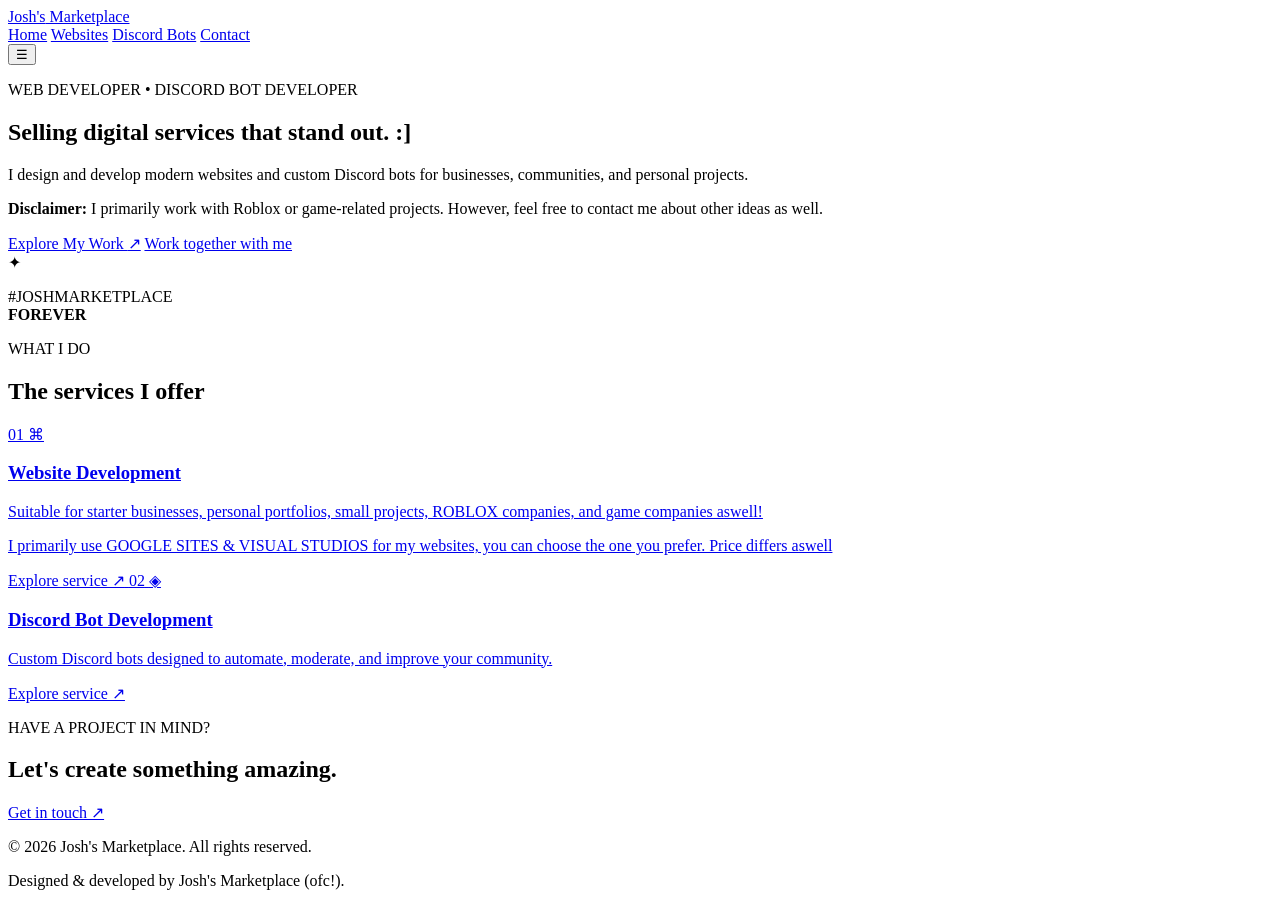
==== index.html @ dfbf3e37 "Add files via upload" ====
<!DOCTYPE html>
<html lang="en">
<head>
  <meta charset="UTF-8">
  <meta name="viewport" content="width=device-width, initial-scale=1.0">
  <title>Josh's Marketplace Portfolio | Home</title>
  <link rel="stylesheet" href="css/style.css">

  <link rel="icon" type="image/png" href="images/favicon.png">
</head>
<body>
  <header class="navbar">
    <a href="index.html" class="logo">Josh's<span> Marketplace</span></a>
    <nav>
      <a href="index.html" class="active">Home</a>
      <a href="web-services.html">Websites</a>
      <a href="discord-services.html">Discord Bots</a>
      <a href="contact.html" class="nav-contact">Contact</a>
    </nav>
    <button class="menu-toggle">☰</button>
  </header>

  <main>
    <section class="hero">
      <div class="hero-content">
        <p class="eyebrow">WEB DEVELOPER • DISCORD BOT DEVELOPER</p>
        <h1>Selling digital services that <span>stand out. :]</span></h1>
        <p class="hero-text">
          I design and develop modern websites and custom Discord bots for
          businesses, communities, and personal projects.
        </p>

        <p class="disclaimer">
    <strong>Disclaimer:</strong> I primarily work with Roblox or game-related projects. However, feel free to contact me about other ideas as well.
</p>
        <div class="hero-buttons">
          <a href="web-services.html" class="button primary">Explore My Work <span>↗</span></a>
          <a href="contact.html" class="button secondary">Work together with me</a>
        </div>
      </div>
      <div class="hero-orbit">
        <div class="orbit-card">
          <span class="orbit-icon">✦</span>
          <p>#JOSHMARKETPLACE<br><strong>FOREVER</strong></p>
        </div>
      </div>
    </section>

    <section class="services-preview section">
      <div class="section-heading">
        <p class="eyebrow">WHAT I DO</p>
        <h2>The services I offer </h2>
      </div>
      <div class="service-grid">
        <a href="web-services.html" class="service-card">
          <span class="service-number">01</span>
          <span class="service-icon">⌘</span>
          <h3>Website Development</h3>
          <p>Suitable for starter businesses, personal portfolios, small projects, ROBLOX companies, and game companies aswell!</p>
<span></span>
          <p>I primarily use GOOGLE SITES & VISUAL STUDIOS for my websites, you can choose the one you prefer. Price differs aswell</p>
          <span class="learn-more">Explore service ↗</span>
        </a>
        <a href="discord-services.html" class="service-card">
          <span class="service-number">02</span>
          <span class="service-icon">◈</span>
          <h3>Discord Bot Development</h3>
          <p>Custom Discord bots designed to automate, moderate, and improve your community.</p>
          <span class="learn-more">Explore service ↗</span>
        </a>
      </div>
    </section>

    <section class="cta section">
      <p class="eyebrow">HAVE A PROJECT IN MIND?</p>
      <h2>Let's create something <span>amazing.</span></h2>
      <a href="contact.html" class="button primary">Get in touch ↗</a>
    </section>
  </main>

  <footer>
    <p>© 2026 Josh's Marketplace. All rights reserved.</p>
    <p>Designed & developed by Josh's Marketplace (ofc!).</p>
  </footer>
  <script src="js/script.js"></script>
</body>
</html>
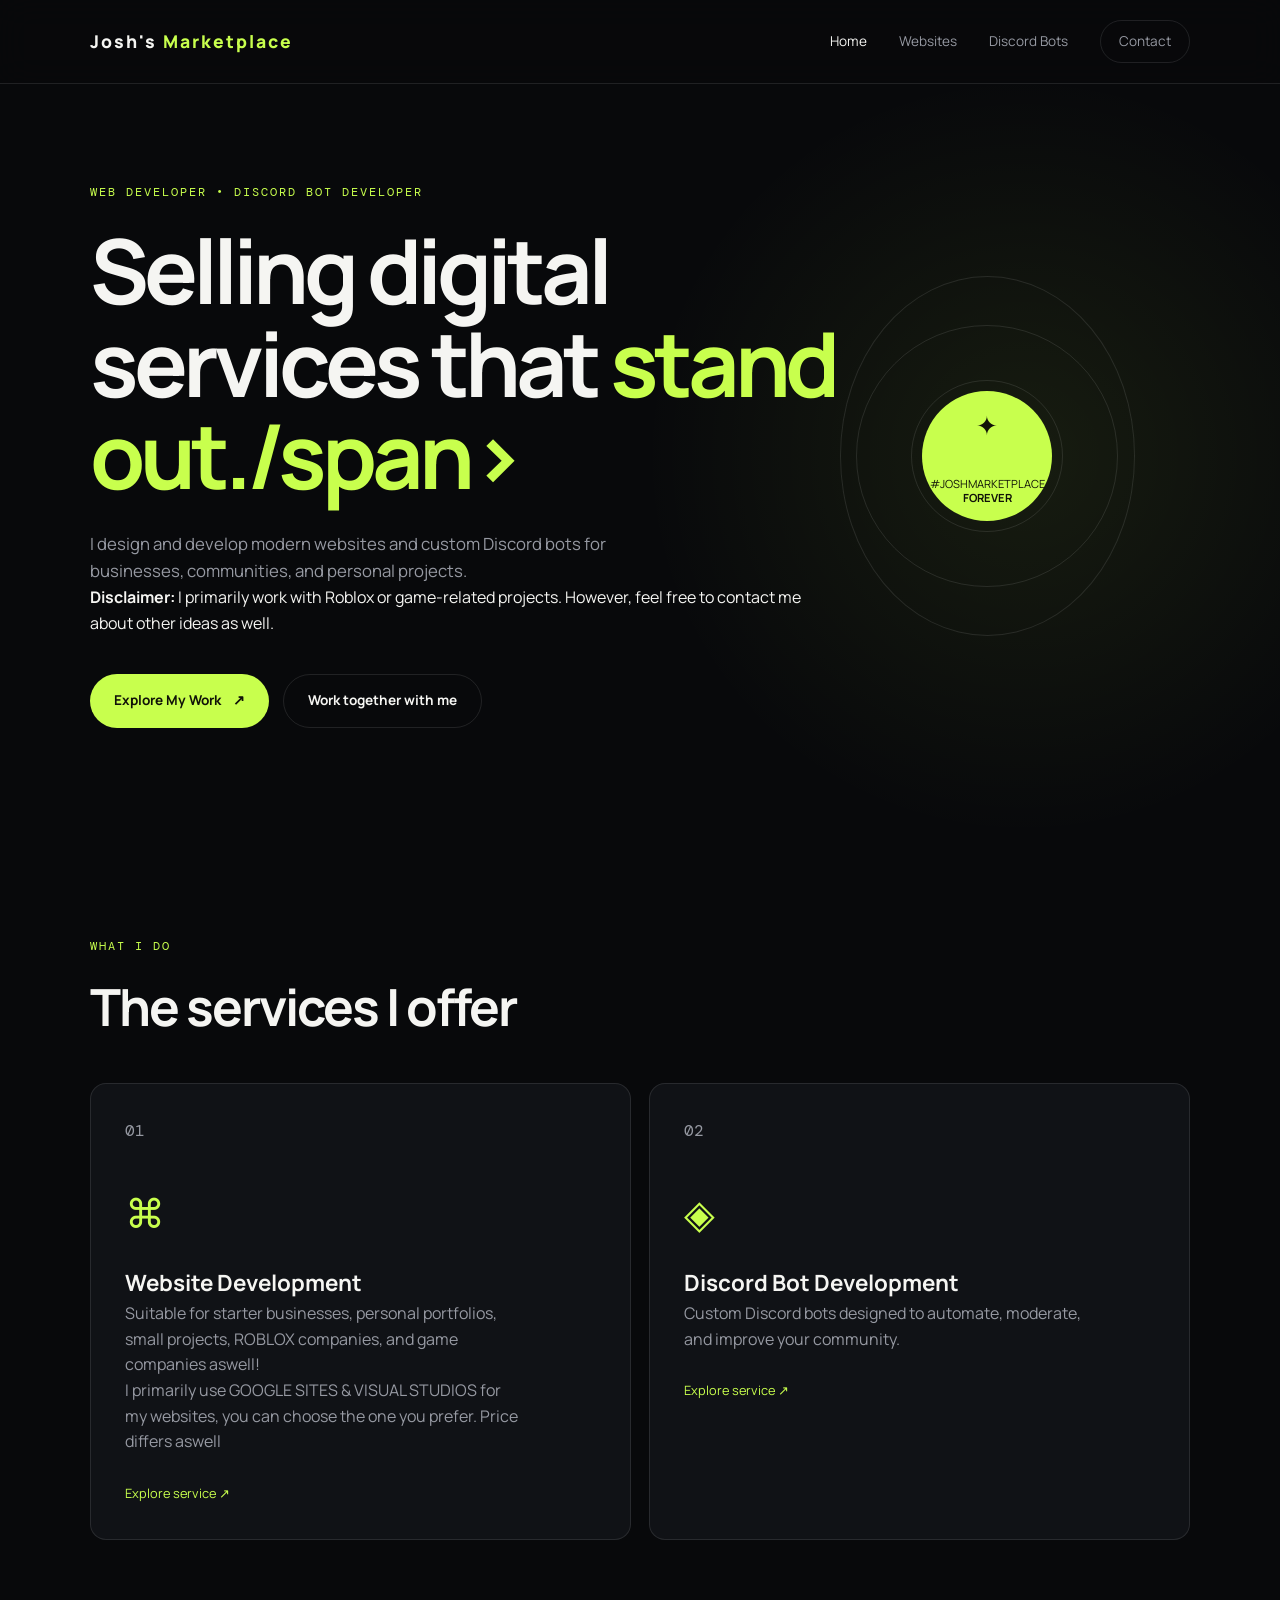
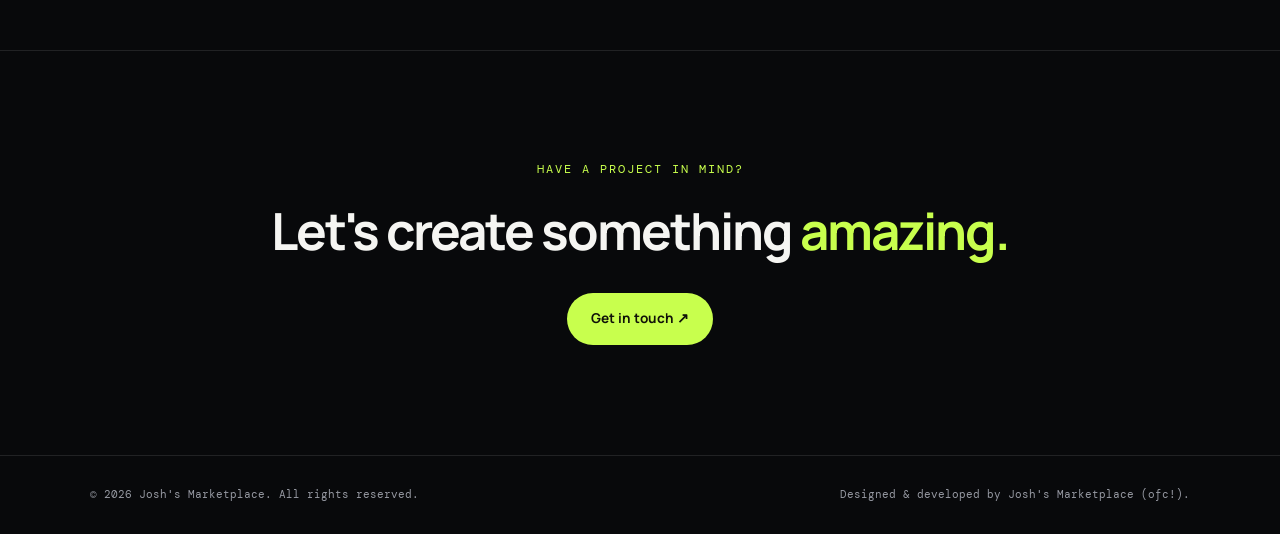
==== commit 92a375ad: "Update index.html" ====
--- a/index.html
+++ b/index.html
@@ -24,7 +24,7 @@
     <section class="hero">
       <div class="hero-content">
         <p class="eyebrow">WEB DEVELOPER • DISCORD BOT DEVELOPER</p>
-        <h1>Selling digital services that <span>stand out. :]</span></h1>
+        <h1>Selling digital services that <span>stand out./span></h1>
         <p class="hero-text">
           I design and develop modern websites and custom Discord bots for
           businesses, communities, and personal projects.
@@ -84,4 +84,4 @@
   </footer>
   <script src="js/script.js"></script>
 </body>
-</html>+</html>
--- a/css/style.css
+++ b/css/style.css
@@ -0,0 +1,343 @@
+@import url('https://fonts.googleapis.com/css2?family=DM+Mono:wght@400;500&family=Manrope:wght@400;500;600;700;800&display=swap');
+
+:root {
+  --background: #08090b;
+  --surface: #101216;
+  --surface-light: #17191f;
+  --text: #f5f5f2;
+  --muted: #9699a2;
+  --line: rgba(255,255,255,0.1);
+  --accent: #c8ff4d;
+  --accent-dark: #9dce2d;
+}
+
+* { margin: 0; padding: 0; box-sizing: border-box; }
+
+html { scroll-behavior: smooth; }
+
+body {
+  background: var(--background);
+  color: var(--text);
+  font-family: 'Manrope', sans-serif;
+  line-height: 1.6;
+}
+
+a { color: inherit; text-decoration: none; }
+
+.navbar {
+  height: 84px;
+  padding: 0 7%;
+  display: flex;
+  align-items: center;
+  justify-content: space-between;
+  border-bottom: 1px solid var(--line);
+  position: sticky;
+  top: 0;
+  z-index: 10;
+  background: rgba(8,9,11,0.88);
+  backdrop-filter: blur(16px);
+}
+
+.logo {
+  font-weight: 800;
+  font-size: 1.1rem;
+  letter-spacing: 2px;
+}
+
+.logo span, h1 span, h2 span { color: var(--accent); }
+
+nav { display: flex; align-items: center; gap: 32px; }
+
+nav a {
+  color: var(--muted);
+  font-size: 0.85rem;
+  transition: 0.25s;
+}
+
+nav a:hover, nav a.active { color: var(--text); }
+
+.nav-contact {
+  border: 1px solid var(--line);
+  padding: 10px 18px;
+  border-radius: 100px;
+}
+
+.menu-toggle { display: none; background: none; border: 0; color: white; font-size: 1.5rem; }
+
+.hero {
+  min-height: 650px;
+  padding: 100px 7%;
+  display: flex;
+  align-items: center;
+  justify-content: space-between;
+  overflow: hidden;
+  background: radial-gradient(circle at 80% 50%, rgba(200,255,77,0.08), transparent 35%);
+}
+
+.hero-content { max-width: 750px; }
+
+.eyebrow {
+  color: var(--accent);
+  font-family: 'DM Mono', monospace;
+  font-size: 0.72rem;
+  letter-spacing: 2px;
+  margin-bottom: 22px;
+}
+
+h1 {
+  font-size: clamp(3rem, 7vw, 6.8rem);
+  line-height: 1.03;
+  letter-spacing: -5px;
+  margin-bottom: 30px;
+}
+
+h2 {
+  font-size: clamp(2rem, 4vw, 4rem);
+  line-height: 1.1;
+  letter-spacing: -2px;
+}
+
+h3 { font-size: 1.4rem; }
+
+.hero-text, .page-hero > p:last-child {
+  color: var(--muted);
+  max-width: 580px;
+  font-size: 1.05rem;
+}
+
+.hero-buttons {
+  display: flex;
+  gap: 14px;
+  margin-top: 38px;
+  flex-wrap: wrap;
+}
+
+.button {
+  display: inline-flex;
+  align-items: center;
+  gap: 12px;
+  padding: 15px 24px;
+  border-radius: 100px;
+  font-weight: 700;
+  font-size: 0.85rem;
+  transition: 0.25s;
+}
+
+.button.primary { background: var(--accent); color: #101208; }
+.button.primary:hover { background: white; transform: translateY(-3px); }
+.button.secondary { border: 1px solid var(--line); color: var(--text); }
+.button.secondary:hover { border-color: var(--accent); }
+
+.hero-orbit {
+  width: 360px;
+  height: 360px;
+  border: 1px solid var(--line);
+  border-radius: 50%;
+  display: grid;
+  place-items: center;
+  position: relative;
+  margin-right: 5%;
+}
+
+.hero-orbit::before, .hero-orbit::after {
+  content: '';
+  position: absolute;
+  border: 1px solid var(--line);
+  border-radius: 50%;
+}
+
+.hero-orbit::before { width: 260px; height: 260px; }
+.hero-orbit::after { width: 150px; height: 150px; }
+
+.orbit-card {
+  width: 130px;
+  height: 130px;
+  background: var(--accent);
+  color: #101208;
+  border-radius: 50%;
+  display: grid;
+  place-items: center;
+  text-align: center;
+  z-index: 1;
+  animation: float 4s ease-in-out infinite;
+}
+
+.orbit-icon { font-size: 1.6rem; }
+.orbit-card p { font-size: 0.7rem; line-height: 1.3; }
+
+@keyframes float { 50% { transform: translateY(-12px); } }
+
+.section { padding: 110px 7%; }
+
+.section-heading { margin-bottom: 48px; }
+
+.service-grid, .project-grid, .price-grid {
+  display: grid;
+  grid-template-columns: repeat(2, 1fr);
+  gap: 18px;
+}
+
+.service-card, .project-card, .price-card {
+  background: var(--surface);
+  border: 1px solid var(--line);
+  border-radius: 16px;
+}
+
+.service-card {
+  min-height: 350px;
+  padding: 34px;
+  position: relative;
+  transition: 0.3s;
+}
+
+.service-card:hover { transform: translateY(-6px); border-color: rgba(200,255,77,0.5); }
+
+.service-number { color: var(--muted); font-family: 'DM Mono'; }
+.service-icon { display: block; color: var(--accent); font-size: 2.5rem; margin: 38px 0 20px; }
+.service-card p { color: var(--muted); max-width: 400px; }
+.learn-more, .text-link { display: inline-block; color: var(--accent); margin-top: 28px; font-size: 0.8rem; }
+
+.cta {
+  text-align: center;
+  border-top: 1px solid var(--line);
+  border-bottom: 1px solid var(--line);
+}
+
+.cta h2 { margin-bottom: 35px; }
+
+.page-hero {
+  padding: 130px 7% 100px;
+  border-bottom: 1px solid var(--line);
+}
+
+.page-hero h1 { font-size: clamp(3rem, 7vw, 6rem); }
+
+.page-hero > p:last-child { margin-top: 28px; }
+
+.project-grid { grid-template-columns: repeat(2, 1fr); }
+
+.project-card { overflow: hidden; }
+
+.project-image {
+  height: 260px;
+  display: grid;
+  place-items: center;
+  background: linear-gradient(135deg, #1b1e23, #0c0d0f);
+  color: var(--muted);
+  font-family: 'DM Mono';
+  font-size: 0.75rem;
+}
+
+.project-image img { width: 100%; height: 100%; object-fit: cover; }
+
+.discord-image { background: linear-gradient(135deg, #1d202d, #0c0d0f); }
+
+.project-info { padding: 28px; }
+
+.project-top { display: flex; justify-content: space-between; margin-bottom: 16px; }
+
+.project-category, .price-label {
+  color: var(--accent);
+  font-family: 'DM Mono';
+  font-size: 0.65rem;
+  letter-spacing: 1px;
+}
+
+.project-price { color: var(--muted); font-family: 'DM Mono'; font-size: 0.8rem; }
+
+.project-info p { color: var(--muted); margin-top: 14px; font-size: 0.9rem; }
+
+.project-details { font-size: 0.75rem !important; }
+
+.price-grid { grid-template-columns: repeat(3, 1fr); }
+
+.price-card { padding: 32px; }
+
+.price-card.featured { border-color: var(--accent); }
+
+.price-card h3 { margin: 22px 0 12px; }
+
+.price-card > p:not(.price-label) { color: var(--muted); font-size: 0.85rem; min-height: 50px; }
+
+.price { font-size: 2.5rem; font-weight: 800; }
+.price span { color: var(--accent); }
+
+.price-card ul { list-style: none; margin-top: 25px; border-top: 1px solid var(--line); padding-top: 20px; }
+.price-card li { color: var(--muted); font-size: 0.8rem; margin: 9px 0; }
+.price-card li::before { content: '✓'; color: var(--accent); margin-right: 10px; }
+
+.contact-section {
+  display: grid;
+  grid-template-columns: 0.9fr 1.1fr;
+  gap: 100px;
+}
+
+.contact-info > p:not(.eyebrow) { color: var(--muted); margin-top: 22px; max-width: 480px; }
+
+.contact-links { margin-top: 40px; }
+
+.contact-link {
+  display: flex;
+  align-items: center;
+  gap: 18px;
+  padding: 18px 0;
+  border-bottom: 1px solid var(--line);
+}
+
+.contact-link > span { color: var(--accent); font-size: 1.5rem; }
+.contact-link div { flex: 1; }
+.contact-link small { display: block; color: var(--muted); font-family: 'DM Mono'; font-size: 0.6rem; }
+.contact-link strong { font-size: 0.9rem; }
+.contact-link b { color: var(--muted); }
+
+.contact-form {
+  background: var(--surface);
+  border: 1px solid var(--line);
+  border-radius: 16px;
+  padding: 35px;
+}
+
+.contact-form label { display: block; color: var(--muted); font-size: 0.75rem; margin: 18px 0 8px; }
+
+.contact-form input, .contact-form textarea, .contact-form select {
+  width: 100%;
+  padding: 15px;
+  background: var(--background);
+  color: var(--text);
+  border: 1px solid var(--line);
+  border-radius: 8px;
+  font: inherit;
+  outline: none;
+}
+
+.contact-form input:focus, .contact-form textarea:focus, .contact-form select:focus { border-color: var(--accent); }
+.contact-form textarea { resize: vertical; }
+.contact-form button { border: 0; cursor: pointer; margin-top: 25px; }
+
+#form-message { color: var(--accent); margin-top: 15px; font-size: 0.8rem; }
+
+footer {
+  padding: 30px 7%;
+  display: flex;
+  justify-content: space-between;
+  color: var(--muted);
+  font-size: 0.7rem;
+  font-family: 'DM Mono';
+}
+
+@media (max-width: 850px) {
+  .hero { padding-top: 70px; padding-bottom: 70px; }
+  .hero-orbit { display: none; }
+  .service-grid, .project-grid, .price-grid, .contact-section { grid-template-columns: 1fr; }
+  .contact-section { gap: 50px; }
+}
+
+@media (max-width: 650px) {
+  .navbar { padding: 0 5%; }
+  nav { display: none; position: absolute; top: 84px; left: 0; right: 0; padding: 20px; background: var(--surface); flex-direction: column; }
+  nav.open { display: flex; }
+  .menu-toggle { display: block; }
+  .section, .page-hero { padding-left: 5%; padding-right: 5%; }
+  h1 { letter-spacing: -3px; }
+  footer { flex-direction: column; gap: 8px; }
+}
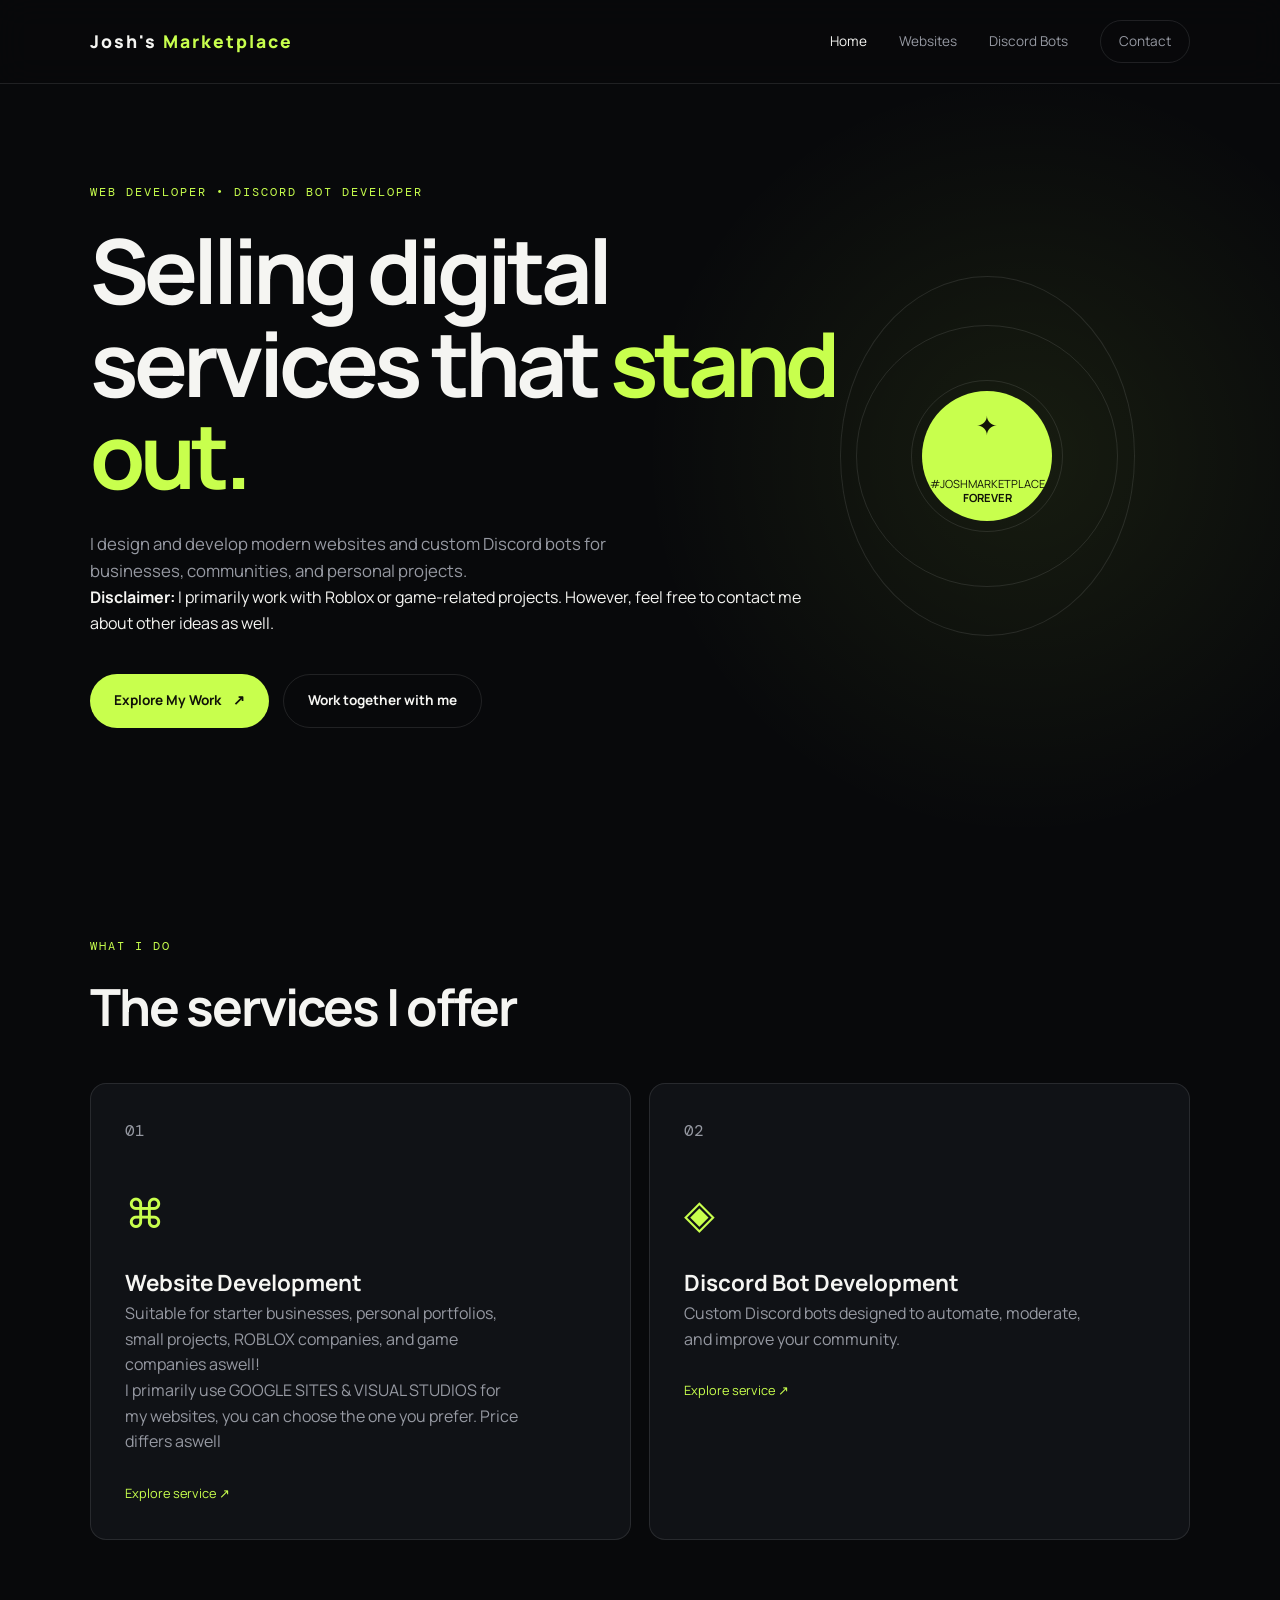
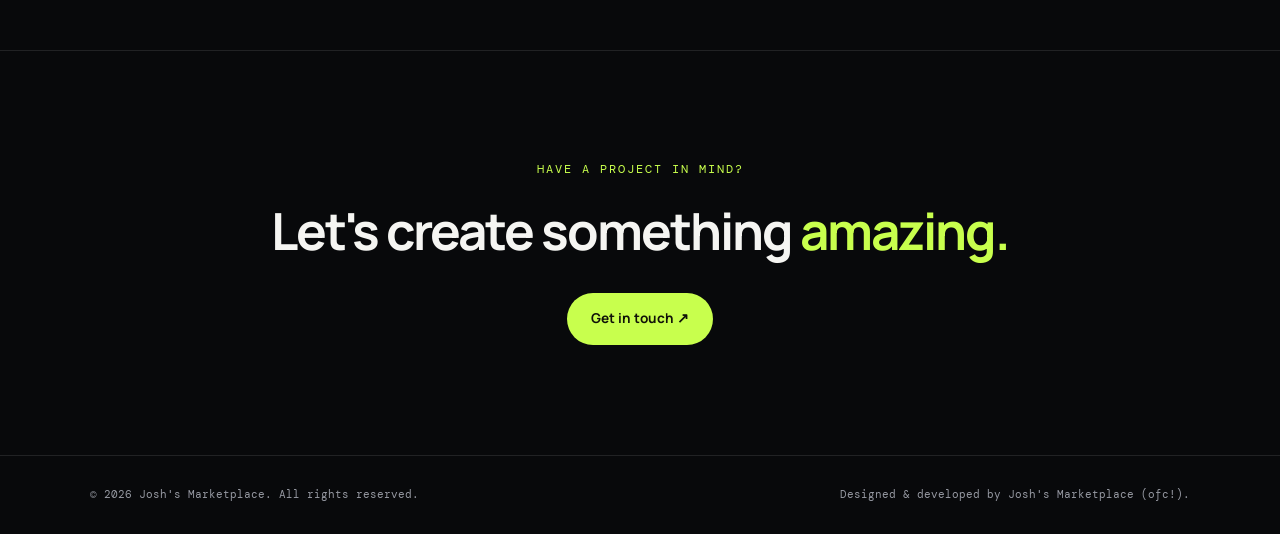
==== commit 8e0f3b55: "Update index.html" ====
--- a/index.html
+++ b/index.html
@@ -24,7 +24,7 @@
     <section class="hero">
       <div class="hero-content">
         <p class="eyebrow">WEB DEVELOPER • DISCORD BOT DEVELOPER</p>
-        <h1>Selling digital services that <span>stand out./span></h1>
+        <h1>Selling digital services that <span>stand out.</span></h1>
         <p class="hero-text">
           I design and develop modern websites and custom Discord bots for
           businesses, communities, and personal projects.
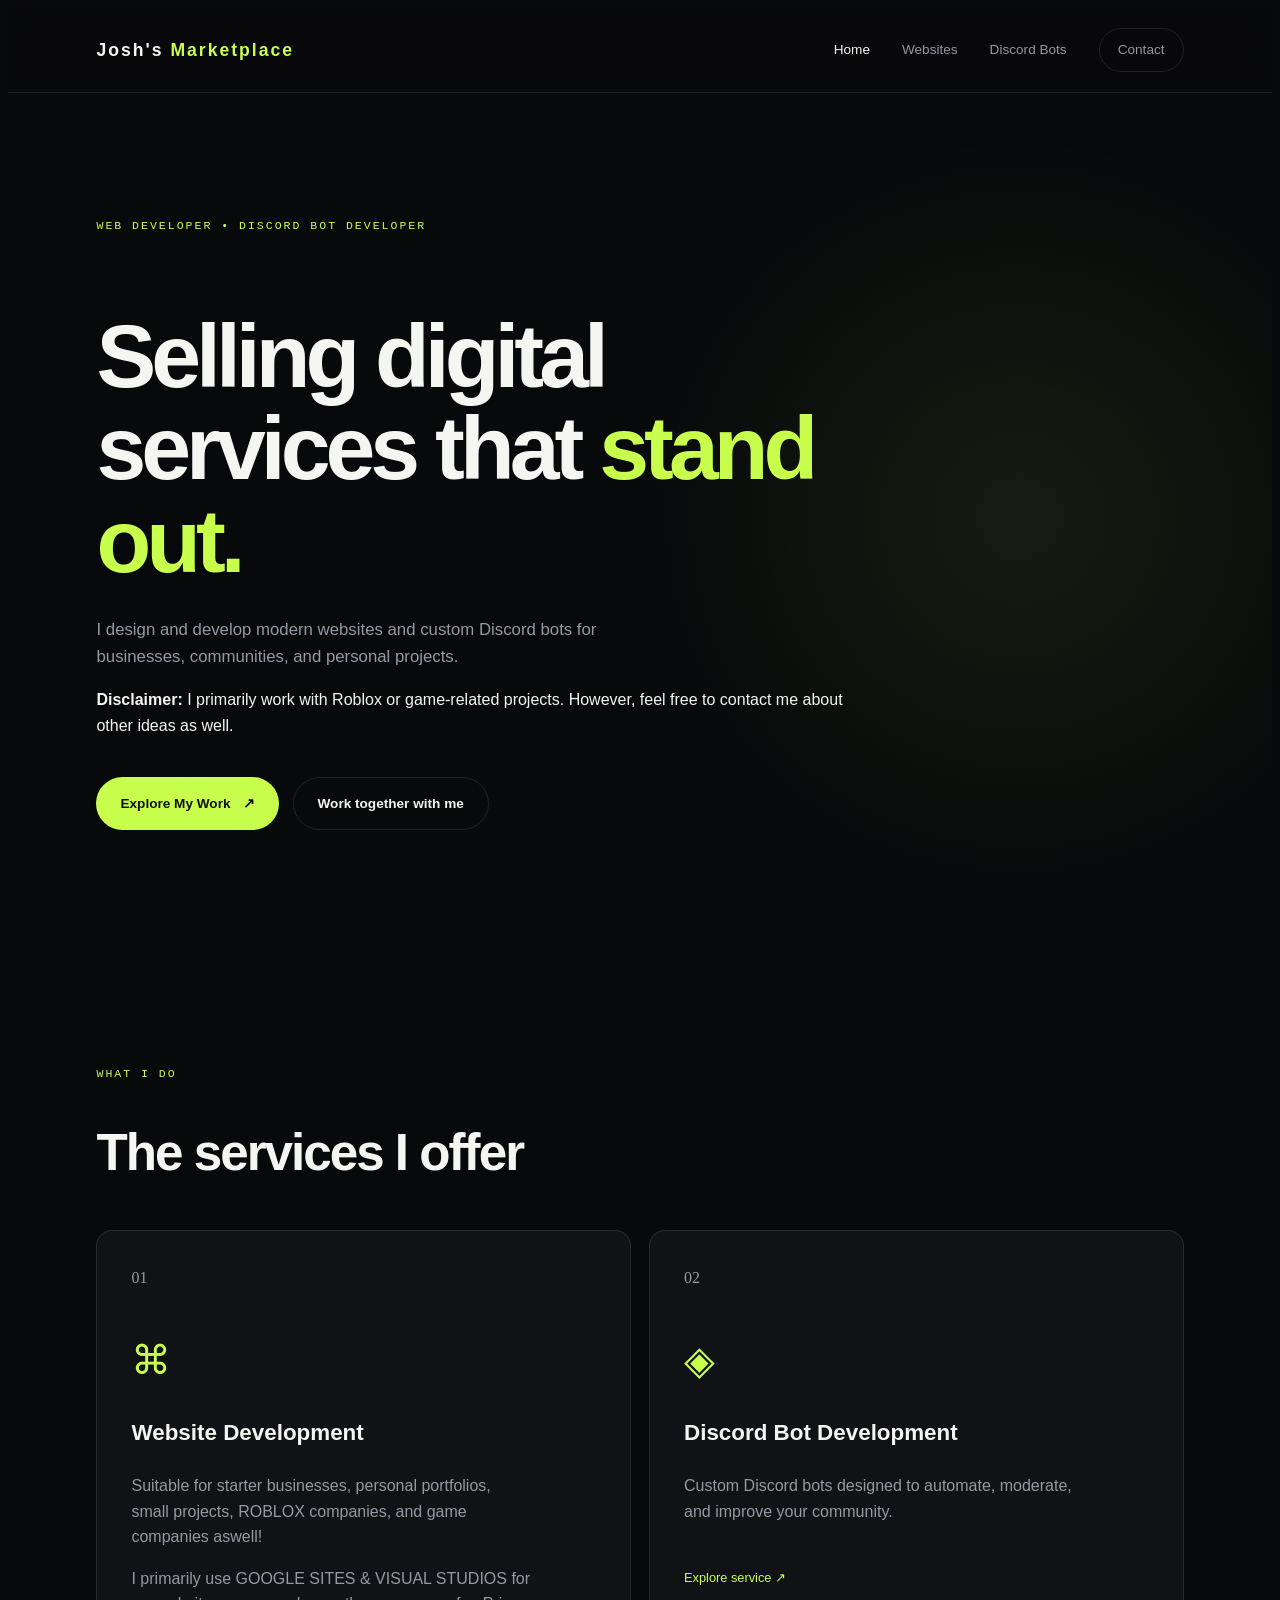
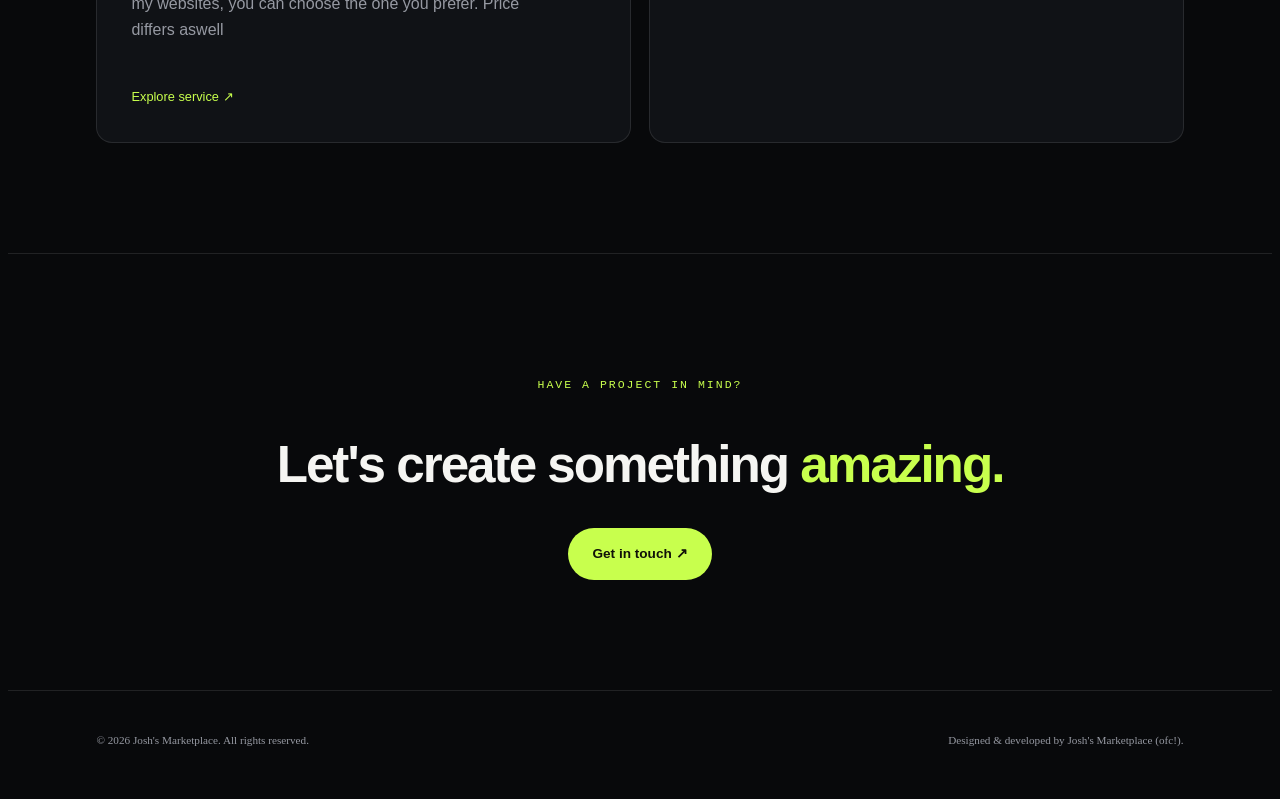
==== commit e7a4d2c3: "Update index.html" ====
--- a/index.html
+++ b/index.html
@@ -38,11 +38,6 @@
           <a href="contact.html" class="button secondary">Work together with me</a>
         </div>
       </div>
-      <div class="hero-orbit">
-        <div class="orbit-card">
-          <span class="orbit-icon">✦</span>
-          <p>#JOSHMARKETPLACE<br><strong>FOREVER</strong></p>
-        </div>
       </div>
     </section>
 
--- a/css/style.css
+++ b/css/style.css
@@ -1,47 +1,45 @@
-@import url('https://fonts.googleapis.com/css2?family=DM+Mono:wght@400;500&family=Manrope:wght@400;500;600;700;800&display=swap');
-
 :root {
-  --background: #08090b;
-  --surface: #101216;
-  --surface-light: #17191f;
-  --text: #f5f5f2;
-  --muted: #9699a2;
-  --line: rgba(255,255,255,0.1);
-  --accent: #c8ff4d;
-  --accent-dark: #9dce2d;
-}
-
-* { margin: 0; padding: 0; box-sizing: border-box; }
+--background: #08090b;
+--surface: #101216;
+--surface-light: #17191f;
+--text: #f5f5f2;
+--muted: #9699a2;
+--line: rgba(255,255,255,0.1);
+--accent: #c8ff4d;
+--accent-dark: #9dce2d;
+}
+
+{ margin: 0; padding: 0; box-sizing: border-box; }
 
 html { scroll-behavior: smooth; }
 
 body {
-  background: var(--background);
-  color: var(--text);
-  font-family: 'Manrope', sans-serif;
-  line-height: 1.6;
+background: var(--background);
+color: var(--text);
+font-family: 'Manrope', sans-serif;
+line-height: 1.6;
 }
 
 a { color: inherit; text-decoration: none; }
 
 .navbar {
-  height: 84px;
-  padding: 0 7%;
-  display: flex;
-  align-items: center;
-  justify-content: space-between;
-  border-bottom: 1px solid var(--line);
-  position: sticky;
-  top: 0;
-  z-index: 10;
-  background: rgba(8,9,11,0.88);
-  backdrop-filter: blur(16px);
+height: 84px;
+padding: 0 7%;
+display: flex;
+align-items: center;
+justify-content: space-between;
+border-bottom: 1px solid var(--line);
+position: sticky;
+top: 0;
+z-index: 10;
+background: rgba(8,9,11,0.88);
+backdrop-filter: blur(16px);
 }
 
 .logo {
-  font-weight: 800;
-  font-size: 1.1rem;
-  letter-spacing: 2px;
+font-weight: 800;
+font-size: 1.1rem;
+letter-spacing: 2px;
 }
 
 .logo span, h1 span, h2 span { color: var(--accent); }
@@ -49,78 +47,78 @@
 nav { display: flex; align-items: center; gap: 32px; }
 
 nav a {
-  color: var(--muted);
-  font-size: 0.85rem;
-  transition: 0.25s;
+color: var(--muted);
+font-size: 0.85rem;
+transition: 0.25s;
 }
 
 nav a:hover, nav a.active { color: var(--text); }
 
 .nav-contact {
-  border: 1px solid var(--line);
-  padding: 10px 18px;
-  border-radius: 100px;
+border: 1px solid var(--line);
+padding: 10px 18px;
+border-radius: 100px;
 }
 
 .menu-toggle { display: none; background: none; border: 0; color: white; font-size: 1.5rem; }
 
 .hero {
-  min-height: 650px;
-  padding: 100px 7%;
-  display: flex;
-  align-items: center;
-  justify-content: space-between;
-  overflow: hidden;
-  background: radial-gradient(circle at 80% 50%, rgba(200,255,77,0.08), transparent 35%);
+min-height: 650px;
+padding: 100px 7%;
+display: flex;
+align-items: center;
+justify-content: space-between;
+overflow: hidden;
+background: radial-gradient(circle at 80% 50%, rgba(200,255,77,0.08), transparent 35%);
 }
 
 .hero-content { max-width: 750px; }
 
 .eyebrow {
-  color: var(--accent);
-  font-family: 'DM Mono', monospace;
-  font-size: 0.72rem;
-  letter-spacing: 2px;
-  margin-bottom: 22px;
+color: var(--accent);
+font-family: 'DM Mono', monospace;
+font-size: 0.72rem;
+letter-spacing: 2px;
+margin-bottom: 22px;
 }
 
 h1 {
-  font-size: clamp(3rem, 7vw, 6.8rem);
-  line-height: 1.03;
-  letter-spacing: -5px;
-  margin-bottom: 30px;
+font-size: clamp(3rem, 7vw, 6.8rem);
+line-height: 1.03;
+letter-spacing: -5px;
+margin-bottom: 30px;
 }
 
 h2 {
-  font-size: clamp(2rem, 4vw, 4rem);
-  line-height: 1.1;
-  letter-spacing: -2px;
+font-size: clamp(2rem, 4vw, 4rem);
+line-height: 1.1;
+letter-spacing: -2px;
 }
 
 h3 { font-size: 1.4rem; }
 
 .hero-text, .page-hero > p:last-child {
-  color: var(--muted);
-  max-width: 580px;
-  font-size: 1.05rem;
+color: var(--muted);
+max-width: 580px;
+font-size: 1.05rem;
 }
 
 .hero-buttons {
-  display: flex;
-  gap: 14px;
-  margin-top: 38px;
-  flex-wrap: wrap;
+display: flex;
+gap: 14px;
+margin-top: 38px;
+flex-wrap: wrap;
 }
 
 .button {
-  display: inline-flex;
-  align-items: center;
-  gap: 12px;
-  padding: 15px 24px;
-  border-radius: 100px;
-  font-weight: 700;
-  font-size: 0.85rem;
-  transition: 0.25s;
+display: inline-flex;
+align-items: center;
+gap: 12px;
+padding: 15px 24px;
+border-radius: 100px;
+font-weight: 700;
+font-size: 0.85rem;
+transition: 0.25s;
 }
 
 .button.primary { background: var(--accent); color: #101208; }
@@ -128,42 +126,21 @@
 .button.secondary { border: 1px solid var(--line); color: var(--text); }
 .button.secondary:hover { border-color: var(--accent); }
 
-.hero-orbit {
-  width: 360px;
-  height: 360px;
-  border: 1px solid var(--line);
-  border-radius: 50%;
-  display: grid;
-  place-items: center;
-  position: relative;
-  margin-right: 5%;
-}
-
-.hero-orbit::before, .hero-orbit::after {
-  content: '';
-  position: absolute;
-  border: 1px solid var(--line);
-  border-radius: 50%;
-}
-
-.hero-orbit::before { width: 260px; height: 260px; }
-.hero-orbit::after { width: 150px; height: 150px; }
+
 
 .orbit-card {
-  width: 130px;
-  height: 130px;
-  background: var(--accent);
-  color: #101208;
-  border-radius: 50%;
-  display: grid;
-  place-items: center;
-  text-align: center;
-  z-index: 1;
-  animation: float 4s ease-in-out infinite;
-}
-
-.orbit-icon { font-size: 1.6rem; }
-.orbit-card p { font-size: 0.7rem; line-height: 1.3; }
+width: 130px;
+height: 130px;
+background: var(--accent);
+color: #101208;
+border-radius: 50%;
+display: grid;
+place-items: center;
+text-align: center;
+z-index: 1;
+animation: float 4s ease-in-out infinite;
+}
+
 
 @keyframes float { 50% { transform: translateY(-12px); } }
 
@@ -172,22 +149,22 @@
 .section-heading { margin-bottom: 48px; }
 
 .service-grid, .project-grid, .price-grid {
-  display: grid;
-  grid-template-columns: repeat(2, 1fr);
-  gap: 18px;
+display: grid;
+grid-template-columns: repeat(2, 1fr);
+gap: 18px;
 }
 
 .service-card, .project-card, .price-card {
-  background: var(--surface);
-  border: 1px solid var(--line);
-  border-radius: 16px;
+background: var(--surface);
+border: 1px solid var(--line);
+border-radius: 16px;
 }
 
 .service-card {
-  min-height: 350px;
-  padding: 34px;
-  position: relative;
-  transition: 0.3s;
+min-height: 350px;
+padding: 34px;
+position: relative;
+transition: 0.3s;
 }
 
 .service-card:hover { transform: translateY(-6px); border-color: rgba(200,255,77,0.5); }
@@ -198,16 +175,16 @@
 .learn-more, .text-link { display: inline-block; color: var(--accent); margin-top: 28px; font-size: 0.8rem; }
 
 .cta {
-  text-align: center;
-  border-top: 1px solid var(--line);
-  border-bottom: 1px solid var(--line);
+text-align: center;
+border-top: 1px solid var(--line);
+border-bottom: 1px solid var(--line);
 }
 
 .cta h2 { margin-bottom: 35px; }
 
 .page-hero {
-  padding: 130px 7% 100px;
-  border-bottom: 1px solid var(--line);
+padding: 130px 7% 100px;
+border-bottom: 1px solid var(--line);
 }
 
 .page-hero h1 { font-size: clamp(3rem, 7vw, 6rem); }
@@ -219,13 +196,13 @@
 .project-card { overflow: hidden; }
 
 .project-image {
-  height: 260px;
-  display: grid;
-  place-items: center;
-  background: linear-gradient(135deg, #1b1e23, #0c0d0f);
-  color: var(--muted);
-  font-family: 'DM Mono';
-  font-size: 0.75rem;
+height: 260px;
+display: grid;
+place-items: center;
+background: linear-gradient(135deg, #1b1e23, #0c0d0f);
+color: var(--muted);
+font-family: 'DM Mono';
+font-size: 0.75rem;
 }
 
 .project-image img { width: 100%; height: 100%; object-fit: cover; }
@@ -237,10 +214,10 @@
 .project-top { display: flex; justify-content: space-between; margin-bottom: 16px; }
 
 .project-category, .price-label {
-  color: var(--accent);
-  font-family: 'DM Mono';
-  font-size: 0.65rem;
-  letter-spacing: 1px;
+color: var(--accent);
+font-family: 'DM Mono';
+font-size: 0.65rem;
+letter-spacing: 1px;
 }
 
 .project-price { color: var(--muted); font-family: 'DM Mono'; font-size: 0.8rem; }
@@ -267,9 +244,9 @@
 .price-card li::before { content: '✓'; color: var(--accent); margin-right: 10px; }
 
 .contact-section {
-  display: grid;
-  grid-template-columns: 0.9fr 1.1fr;
-  gap: 100px;
+display: grid;
+grid-template-columns: 0.9fr 1.1fr;
+gap: 100px;
 }
 
 .contact-info > p:not(.eyebrow) { color: var(--muted); margin-top: 22px; max-width: 480px; }
@@ -277,11 +254,11 @@
 .contact-links { margin-top: 40px; }
 
 .contact-link {
-  display: flex;
-  align-items: center;
-  gap: 18px;
-  padding: 18px 0;
-  border-bottom: 1px solid var(--line);
+display: flex;
+align-items: center;
+gap: 18px;
+padding: 18px 0;
+border-bottom: 1px solid var(--line);
 }
 
 .contact-link > span { color: var(--accent); font-size: 1.5rem; }
@@ -291,23 +268,23 @@
 .contact-link b { color: var(--muted); }
 
 .contact-form {
-  background: var(--surface);
-  border: 1px solid var(--line);
-  border-radius: 16px;
-  padding: 35px;
+background: var(--surface);
+border: 1px solid var(--line);
+border-radius: 16px;
+padding: 35px;
 }
 
 .contact-form label { display: block; color: var(--muted); font-size: 0.75rem; margin: 18px 0 8px; }
 
 .contact-form input, .contact-form textarea, .contact-form select {
-  width: 100%;
-  padding: 15px;
-  background: var(--background);
-  color: var(--text);
-  border: 1px solid var(--line);
-  border-radius: 8px;
-  font: inherit;
-  outline: none;
+width: 100%;
+padding: 15px;
+background: var(--background);
+color: var(--text);
+border: 1px solid var(--line);
+border-radius: 8px;
+font: inherit;
+outline: none;
 }
 
 .contact-form input:focus, .contact-form textarea:focus, .contact-form select:focus { border-color: var(--accent); }
@@ -317,27 +294,27 @@
 #form-message { color: var(--accent); margin-top: 15px; font-size: 0.8rem; }
 
 footer {
-  padding: 30px 7%;
-  display: flex;
-  justify-content: space-between;
-  color: var(--muted);
-  font-size: 0.7rem;
-  font-family: 'DM Mono';
+padding: 30px 7%;
+display: flex;
+justify-content: space-between;
+color: var(--muted);
+font-size: 0.7rem;
+font-family: 'DM Mono';
 }
 
 @media (max-width: 850px) {
-  .hero { padding-top: 70px; padding-bottom: 70px; }
-  .hero-orbit { display: none; }
-  .service-grid, .project-grid, .price-grid, .contact-section { grid-template-columns: 1fr; }
-  .contact-section { gap: 50px; }
+.hero { padding-top: 70px; padding-bottom: 70px; }
+.hero-orbit { display: none; }
+.service-grid, .project-grid, .price-grid, .contact-section { grid-template-columns: 1fr; }
+.contact-section { gap: 50px; }
 }
 
 @media (max-width: 650px) {
-  .navbar { padding: 0 5%; }
-  nav { display: none; position: absolute; top: 84px; left: 0; right: 0; padding: 20px; background: var(--surface); flex-direction: column; }
-  nav.open { display: flex; }
-  .menu-toggle { display: block; }
-  .section, .page-hero { padding-left: 5%; padding-right: 5%; }
-  h1 { letter-spacing: -3px; }
-  footer { flex-direction: column; gap: 8px; }
-}
+.navbar { padding: 0 5%; }
+nav { display: none; position: absolute; top: 84px; left: 0; right: 0; padding: 20px; background: var(--surface); flex-direction: column; }
+nav.open { display: flex; }
+.menu-toggle { display: block; }
+.section, .page-hero { padding-left: 5%; padding-right: 5%; }
+h1 { letter-spacing: -3px; }
+footer { flex-direction: column; gap: 8px; }
+}
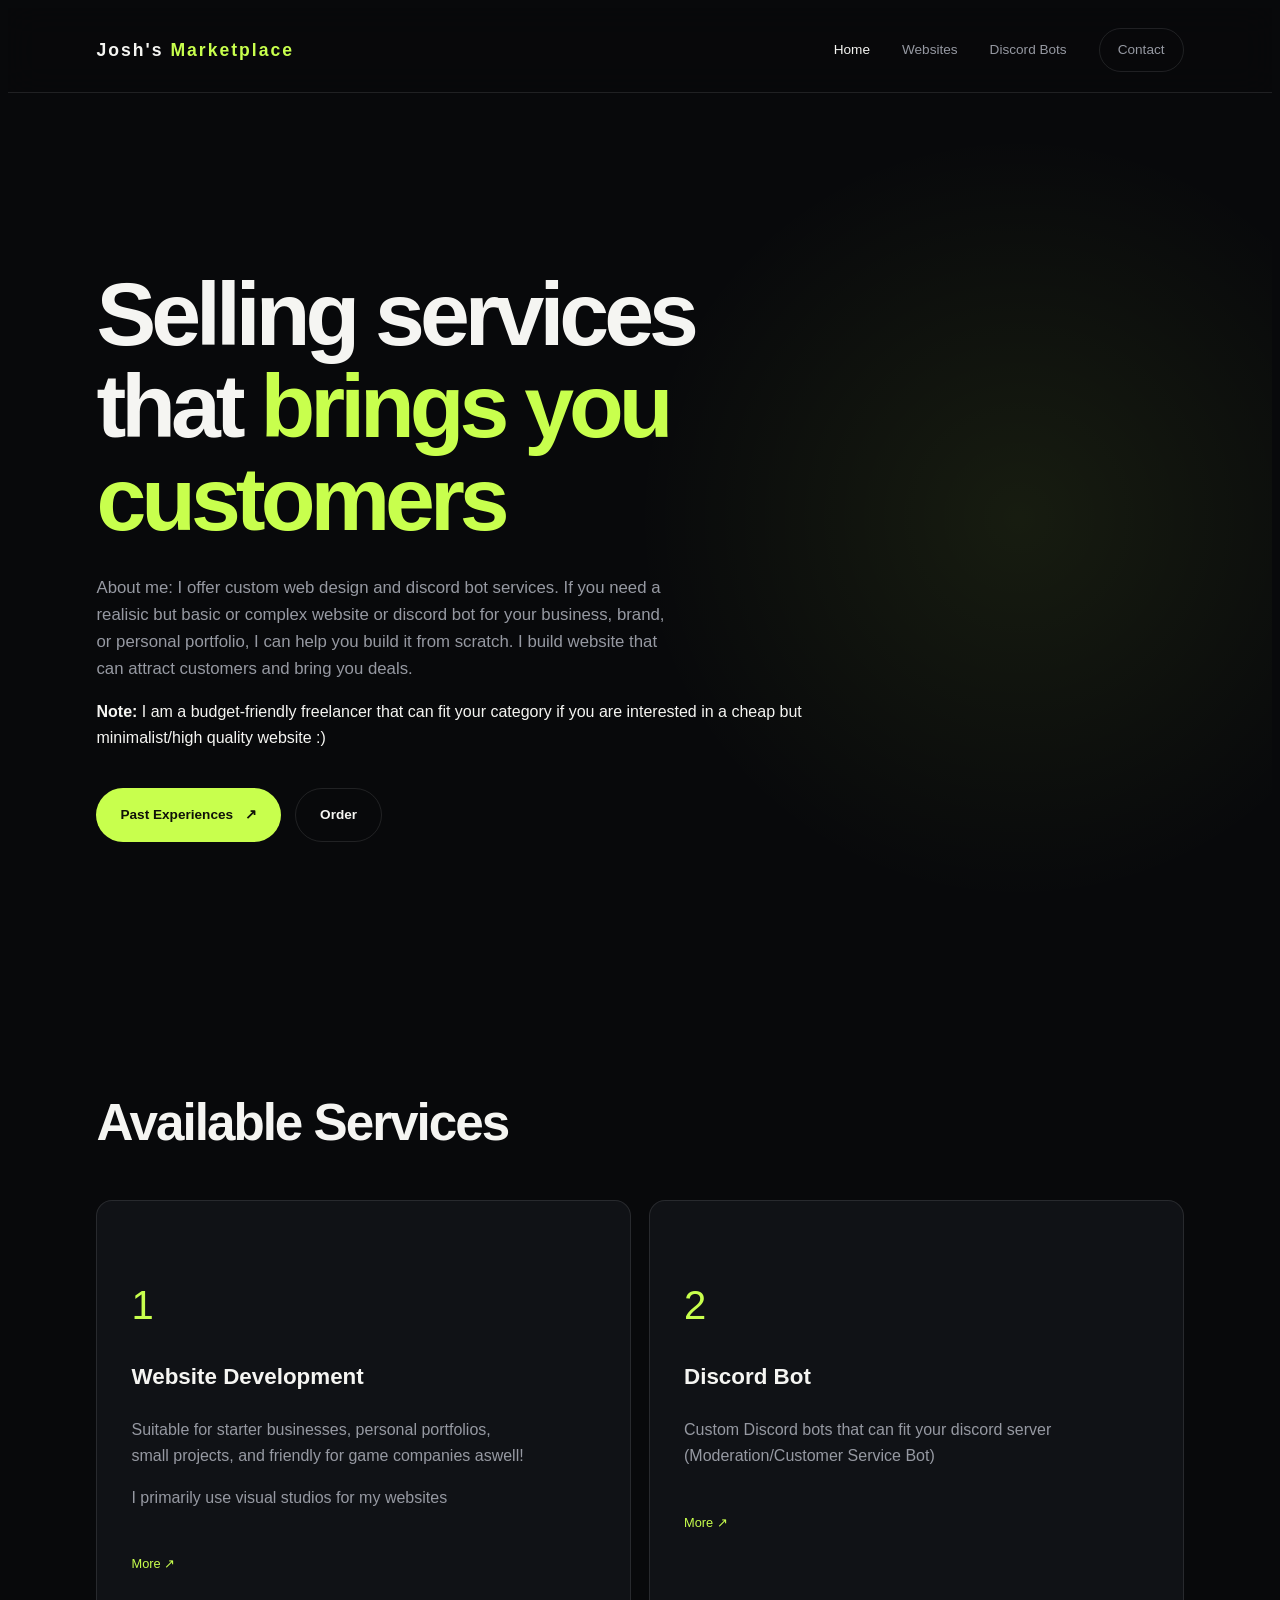
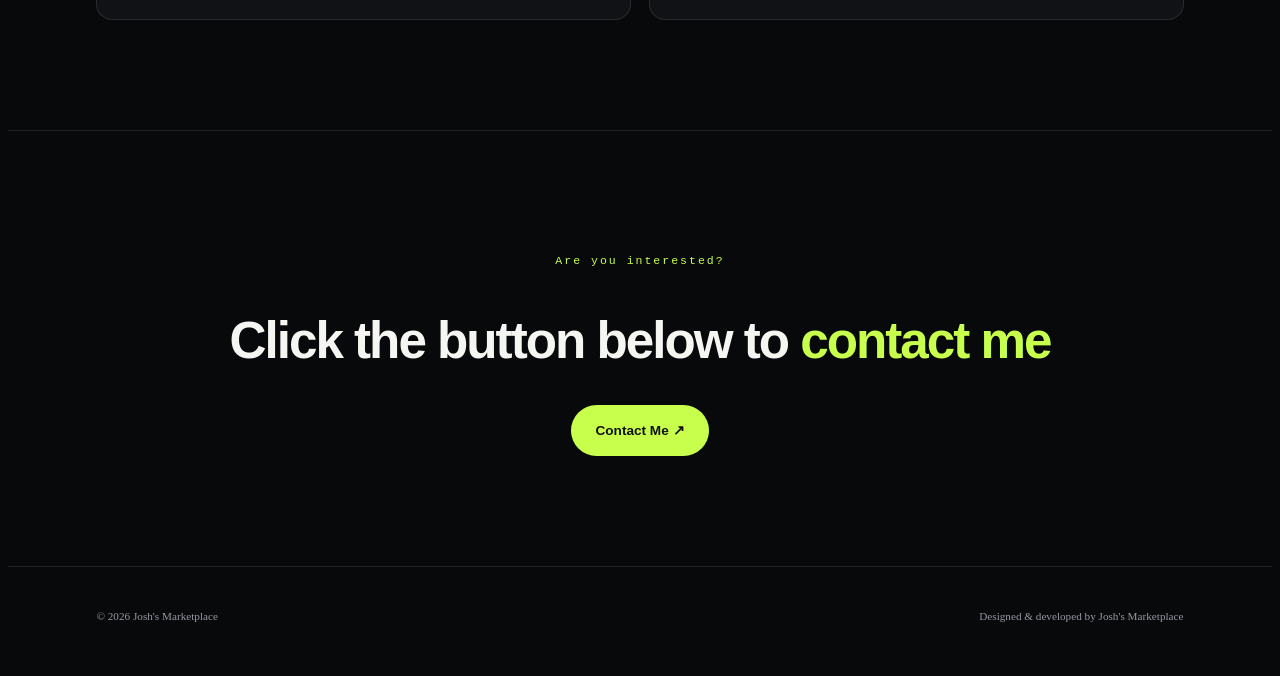
==== commit 036655a9: "Update index.html" ====
--- a/index.html
+++ b/index.html
@@ -23,19 +23,16 @@
   <main>
     <section class="hero">
       <div class="hero-content">
-        <p class="eyebrow">WEB DEVELOPER • DISCORD BOT DEVELOPER</p>
-        <h1>Selling digital services that <span>stand out.</span></h1>
+        <h1>Selling services that <span>brings you customers</span></h1>
         <p class="hero-text">
-          I design and develop modern websites and custom Discord bots for
-          businesses, communities, and personal projects.
+          About me: I offer custom web design and discord bot services. If you need a realisic but basic or complex website or discord bot for your business, brand, or personal portfolio, I can help you build it from scratch. I build website that can attract customers and bring you deals.
         </p>
-
         <p class="disclaimer">
-    <strong>Disclaimer:</strong> I primarily work with Roblox or game-related projects. However, feel free to contact me about other ideas as well.
+    <strong>Note:</strong> I am a budget-friendly freelancer that can fit your category if you are interested in a cheap but minimalist/high quality website :)
 </p>
         <div class="hero-buttons">
-          <a href="web-services.html" class="button primary">Explore My Work <span>↗</span></a>
-          <a href="contact.html" class="button secondary">Work together with me</a>
+          <a href="web-services.html" class="button primary">Past Experiences<span>↗</span></a>
+          <a href="contact.html" class="button secondary">Order</a>
         </div>
       </div>
       </div>
@@ -43,39 +40,36 @@
 
     <section class="services-preview section">
       <div class="section-heading">
-        <p class="eyebrow">WHAT I DO</p>
-        <h2>The services I offer </h2>
+        <h2>Available Services</h2>
       </div>
       <div class="service-grid">
         <a href="web-services.html" class="service-card">
-          <span class="service-number">01</span>
-          <span class="service-icon">⌘</span>
+          <span class="service-icon">1</span>
           <h3>Website Development</h3>
-          <p>Suitable for starter businesses, personal portfolios, small projects, ROBLOX companies, and game companies aswell!</p>
+          <p>Suitable for starter businesses, personal portfolios, small projects, and friendly for game companies aswell!</p>
 <span></span>
-          <p>I primarily use GOOGLE SITES & VISUAL STUDIOS for my websites, you can choose the one you prefer. Price differs aswell</p>
-          <span class="learn-more">Explore service ↗</span>
+          <p>I primarily use visual studios for my websites</p>
+          <span class="learn-more">More ↗</span>
         </a>
         <a href="discord-services.html" class="service-card">
-          <span class="service-number">02</span>
-          <span class="service-icon">◈</span>
-          <h3>Discord Bot Development</h3>
-          <p>Custom Discord bots designed to automate, moderate, and improve your community.</p>
-          <span class="learn-more">Explore service ↗</span>
+          <span class="service-icon">2</span>
+          <h3>Discord Bot</h3>
+          <p>Custom Discord bots that can fit your discord server (Moderation/Customer Service Bot)</p>
+          <span class="learn-more">More ↗</span>
         </a>
       </div>
     </section>
 
     <section class="cta section">
-      <p class="eyebrow">HAVE A PROJECT IN MIND?</p>
-      <h2>Let's create something <span>amazing.</span></h2>
-      <a href="contact.html" class="button primary">Get in touch ↗</a>
+      <p class="eyebrow">Are you interested?</p>
+      <h2>Click the button below to <span>contact me</span></h2>
+      <a href="contact.html" class="button primary">Contact Me ↗</a>
     </section>
   </main>
 
   <footer>
-    <p>© 2026 Josh's Marketplace. All rights reserved.</p>
-    <p>Designed & developed by Josh's Marketplace (ofc!).</p>
+    <p>© 2026 Josh's Marketplace</p>
+    <p>Designed & developed by Josh's Marketplace</p>
   </footer>
   <script src="js/script.js"></script>
 </body>
